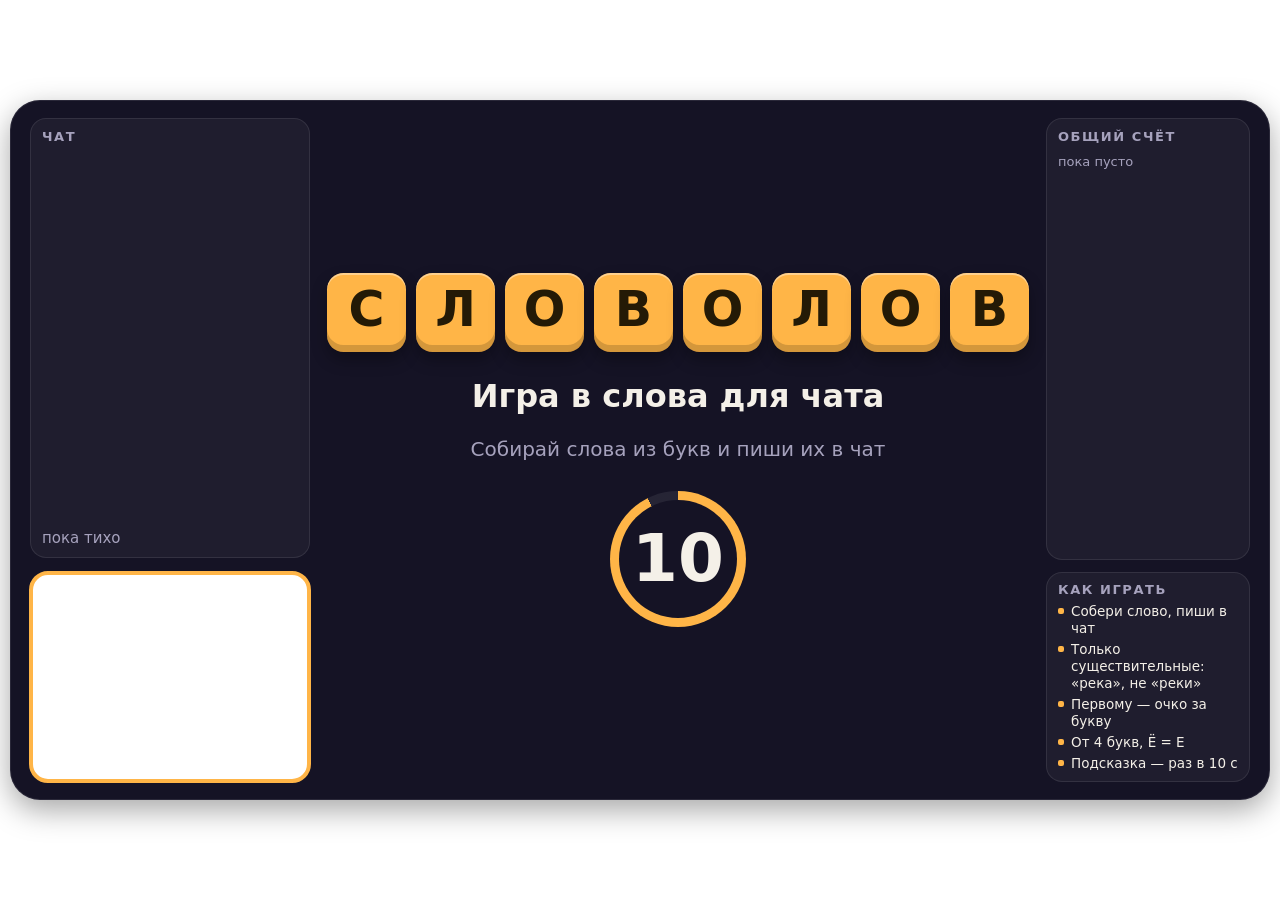
==== site/overlay.html @ f9ddeb6e "Словолов: игра в слова для чата Twitch" ====
<!doctype html>
<html lang="ru">
<head>
<meta charset="utf-8">
<meta name="viewport" content="width=device-width, initial-scale=1">
<title>Словолов</title>
<link rel="stylesheet" href="css/overlay.css">
</head>
<body>
<div id="stage" hidden>
  <div class="card" id="card">
    <div class="cam"></div>
    <section class="main" id="main">
      <header class="head" id="head">
        <div class="brand">Словолов</div>
        <div class="round">раунд <b id="round"></b></div>
        <div class="status" id="status"></div>
        <div class="clock" id="clock" hidden></div>
        <div class="count">угадано <b id="found">0</b> из <b id="total">0</b><span class="meter"><i id="meter"></i></span></div>
      </header>
      <div class="play" id="play">
        <div class="letters" id="letters"></div>
        <div class="timeline" id="timeline">
          <div class="track"><div class="fill" id="fill"></div></div>
          <div class="label" id="label"></div>
        </div>
        <div class="words" id="words"></div>
      </div>
      <div class="lobby" id="lobby" hidden>
        <div class="letters" id="lobby-tiles"></div>
        <h1>Игра в слова для чата</h1>
        <p>Собирай слова из букв и пиши их в чат</p>
        <div class="countdown" id="countdown"><b id="countdown-number"></b></div>
      </div>
    </section>
    <aside class="list chatbox"><h3>Чат</h3><div class="chat" id="chat"></div></aside>
    <aside class="side" id="side">
      <div class="list" id="box-round"><h3 id="h-round"></h3><ol id="list-round"></ol></div>
      <div class="list grow" id="box-total"><h3>Общий счёт</h3><ol id="list-total"></ol></div>
      <div class="list rules" id="box-rules"><h3>Как играть</h3><ul id="rules"></ul></div>
    </aside>
  </div>
</div>
<script type="module" src="js/overlay.js"></script>
</body>
</html>
---- site/css/overlay.css ----
:root {
  --accent: #ffb547;
  --accent-ink: #241a06;
  --card: #151325;
  --line: rgba(255, 255, 255, .09);
  --ink: #f4f0e8;
  --ink-dark: #1b1830;
  --muted: #a6a2bd;
  --empty: rgba(255, 255, 255, .075);
  --miss: #ff9a8f;
  --plus: #8fe3ae;
  --gold: #f5c542;
  --cell: 34px;
}

* { box-sizing: border-box; }
[hidden] { display: none !important; }
html, body { height: 100%; margin: 0; overflow: hidden; background: transparent; }

body {
  font-family: "Segoe UI", system-ui, -apple-system, Roboto, "Helvetica Neue", Arial, sans-serif;
  color: var(--ink);
  -webkit-font-smoothing: antialiased;
}

#stage {
  position: absolute; left: 50%; top: 50%; width: 1280px; height: 720px;
  transform: translate(-50%, -50%) scale(var(--k, 1));
}

.card {
  position: absolute; inset: 10px; z-index: 0; padding: 18px 20px;
  display: grid; gap: 14px 16px;
  grid-template: "chat main side" minmax(0, 1fr) "cam main side" 210px / 280px minmax(0, 1fr) 204px;
  border-radius: 30px; overflow: hidden;
  box-shadow: 0 10px 30px rgba(0, 0, 0, .35);
}
.card::after {
  content: ""; position: absolute; inset: 0; border-radius: inherit; pointer-events: none;
  box-shadow: inset 0 0 0 1px var(--line);
}

.cam { grid-area: cam; position: relative; z-index: -1; border-radius: 18px; box-shadow: 0 0 0 2000px var(--card); }
.cam::after {
  content: ""; position: absolute; inset: -1px; border-radius: 19px; border: 4px solid var(--accent);
}

.nocam .cam { display: none; }
.nocam .chatbox { grid-row: 1 / 3; }
.nocam .card, .nochat .card { background: var(--card); }

.nochat .cam, .nochat .chatbox { display: none; }
.nochat .card { left: 306px; grid-template: "main side" minmax(0, 1fr) / minmax(0, 1fr) 204px; }

.noside .side { display: none; }
.noside .card { right: 230px; grid-template: "chat main" minmax(0, 1fr) "cam main" 210px / 280px minmax(0, 1fr); }
.nochat.noside .card { grid-template: "main" minmax(0, 1fr) / minmax(0, 1fr); }

.nobg { --empty: rgba(21, 19, 37, .62); --muted: #cfcbe2; }
.nobg .card { background: none; box-shadow: none; }
.nobg .card::after { display: none; }
.nobg .cam { box-shadow: none; }
.nobg .head, .nobg .label, .nobg .lobby { text-shadow: 0 1px 2px rgba(0, 0, 0, .95), 0 0 8px rgba(0, 0, 0, .7); }
.nobg .list { background: rgba(21, 19, 37, .78); }

.main { grid-area: main; min-width: 0; min-height: 0; display: flex; flex-direction: column; gap: 12px; }

.head { flex: none; height: 46px; display: flex; align-items: center; gap: 18px; min-width: 0; }
.brand { font-weight: 900; font-size: 25px; letter-spacing: .16em; text-transform: uppercase; color: var(--accent); }
.round { font-size: 18px; font-weight: 600; color: var(--muted); white-space: nowrap; }
.round b { color: var(--ink); font-weight: 800; }
.status {
  flex: 1; min-width: 0; text-align: center; font-size: 19px; font-weight: 600;
  white-space: nowrap; overflow: hidden; text-overflow: ellipsis;
}
.results .status { color: var(--accent); font-weight: 800; font-size: 21px; }
.clock {
  font-size: 20px; font-weight: 800; font-variant-numeric: tabular-nums; padding: 3px 12px; border-radius: 12px;
  background: var(--empty);
}
.count {
  display: flex; align-items: center; gap: 10px; font-size: 18px; font-weight: 600; color: var(--muted);
  white-space: nowrap;
}
.count b { color: var(--ink); font-weight: 800; font-variant-numeric: tabular-nums; }
.meter { width: 60px; height: 8px; border-radius: 4px; background: var(--empty); overflow: hidden; }
.meter i {
  display: block; height: 100%; width: 0; border-radius: 4px; background: var(--accent); transition: width .4s ease;
}

.play { flex: 1; min-height: 0; display: grid; grid-template-rows: 96px 20px minmax(0, 1fr); gap: 12px; }
.play.dense { grid-template-rows: 74px 20px minmax(0, 1fr); }
.play.enter { animation: play-in .55s cubic-bezier(.2, .9, .3, 1); }
@keyframes play-in { from { opacity: 0; transform: translateY(16px) scale(.97); } }

.letters { display: flex; justify-content: center; align-items: center; gap: 10px; min-width: 0; }
.tile {
  flex: none; width: var(--tile, 84px); height: var(--tile, 84px); border-radius: calc(var(--tile, 84px) * .21);
  display: grid; place-items: center; padding-bottom: calc(var(--tile, 84px) * .08);
  background: var(--accent); color: var(--accent-ink);
  font-weight: 900; font-size: calc(var(--tile, 84px) * .62); line-height: 1; text-transform: uppercase;
  box-shadow: inset 0 calc(var(--tile, 84px) * -.09) 0 rgba(0, 0, 0, .17), inset 0 2px 0 rgba(255, 255, 255, .38),
              0 8px 16px rgba(0, 0, 0, .3);
  animation: tile-in .45s cubic-bezier(.2, 1.3, .4, 1) backwards; animation-delay: calc(var(--i) * 45ms);
}
.tile.solved, .tile.extra { animation-name: tile-flip; animation-duration: .5s; animation-timing-function: ease-out; }
.tile.extra { background: none; color: var(--accent); box-shadow: inset 0 0 0 3px var(--accent); }
.tile.moved { animation: tile-move .6s cubic-bezier(.3, 0, .2, 1) backwards; }
.plus { flex: none; width: 16px; text-align: center; font-size: 32px; font-weight: 800; color: var(--muted); }
@keyframes tile-in { from { transform: translateY(-18px) rotate(-9deg) scale(.6); opacity: 0; } }
@keyframes tile-flip { from { transform: rotateY(90deg); } 60% { transform: rotateY(-10deg); } }
@keyframes tile-move {
  from { transform: translateX(var(--dx)); }
  50% { transform: translateX(calc(var(--dx) * .5)) translateY(var(--hop)) scale(1.05); }
}

.timeline { display: flex; align-items: center; gap: 12px; }
.track { flex: 1; height: 6px; border-radius: 3px; background: var(--empty); overflow: hidden; }
.fill {
  height: 100%; border-radius: 3px; background: var(--accent); transform-origin: left;
  transform: scaleX(var(--p, 1));
}
.label {
  font-size: 14px; font-weight: 600; color: var(--muted); font-variant-numeric: tabular-nums; white-space: nowrap;
}

.words {
  min-width: 0; min-height: 0; overflow: hidden;
  display: grid; grid-auto-flow: column; grid-template-rows: repeat(var(--rows, 10), var(--cell));
  justify-content: center; align-content: start;
  gap: calc(var(--cell) * .2) calc(var(--cell) * 1.5);
}
.slot { display: flex; gap: calc(var(--cell) * .09); height: var(--cell); }
.slot span {
  width: var(--cell); height: var(--cell); border-radius: calc(var(--cell) * .22);
  display: grid; place-items: center; padding-bottom: calc(var(--cell) * .04);
  background: var(--empty); color: var(--muted);
  font-weight: 800; font-size: calc(var(--cell) * .6); line-height: 1; text-transform: uppercase;
}
.slot.open span { background: var(--ink); color: var(--ink-dark); }
.slot.closed span { background: rgba(255, 255, 255, .15); color: var(--muted); }
.slot.missed span { background: transparent; color: var(--miss); box-shadow: inset 0 0 0 2px rgba(255, 154, 143, .5); }
.slot.pop span { animation: cell-flip .42s ease-out backwards; animation-delay: calc(var(--j) * 40ms); }
.slot span.hinted { animation: hint-in 1.4s ease-out; }
@keyframes cell-flip { from { transform: rotateX(90deg); } 60% { transform: rotateX(-12deg) scale(1.08); } }
@keyframes hint-in { from, 40% { background: var(--accent); color: var(--accent-ink); transform: scale(1.5); } }

.lobby {
  flex: 1; min-height: 0; display: flex; flex-direction: column; align-items: center; justify-content: center;
  gap: 20px; text-align: center;
}
.lobby h1 { margin: 6px 0 0; font-size: 32px; line-height: 1.15; font-weight: 800; }
.lobby p { margin: 0; max-width: 560px; font-size: 20px; line-height: 1.4; color: var(--muted); }
.countdown {
  position: relative; width: 136px; height: 136px; margin-top: 8px; border-radius: 50%;
  display: grid; place-items: center;
  background: conic-gradient(var(--accent) calc(var(--p, 1) * 360deg), var(--empty) 0);
}
.countdown::before { content: ""; position: absolute; inset: 9px; border-radius: 50%; background: var(--card); }
.countdown b {
  position: relative; font-size: 66px; font-weight: 900; line-height: 1; font-variant-numeric: tabular-nums;
}
.countdown.final b { color: var(--accent); }
.countdown b.beat { animation: beat .45s cubic-bezier(.2, 1.4, .4, 1); }
@keyframes beat { from { transform: scale(1.6); opacity: .2; } }

.list {
  min-width: 0; padding: 10px 12px; border-radius: 16px; background: rgba(255, 255, 255, .045);
  box-shadow: inset 0 0 0 1px var(--line);
}
.list h3 {
  margin: 0 0 5px; font-size: 13px; line-height: 17px; font-weight: 700; letter-spacing: .12em;
  text-transform: uppercase; color: var(--muted);
}
.list ol, .list ul { list-style: none; margin: 0; padding: 0; }
.list ol li { display: flex; align-items: baseline; gap: 7px; height: 24px; font-size: 15px; line-height: 24px; }
.list .place {
  width: 15px; text-align: right; font-size: 13px; color: var(--muted); font-variant-numeric: tabular-nums;
}
.list .name { flex: 1; min-width: 0; font-weight: 600; white-space: nowrap; overflow: hidden; text-overflow: ellipsis; }
.list .points { font-weight: 800; font-variant-numeric: tabular-nums; }
.list li.first .name, .list li.first .points { color: var(--accent); }
.list ol li.note { font-size: 13px; color: var(--muted); white-space: nowrap; overflow: hidden; }

.side { grid-area: side; display: flex; flex-direction: column; gap: 12px; min-width: 0; min-height: 0; }
.side .grow { flex: 1; min-height: 0; overflow: hidden; }
.results #box-round { box-shadow: inset 0 0 0 2px var(--accent); }
.results #box-round h3 { color: var(--accent); }

.rules { flex: none; padding: 9px 12px 10px; }
.rules li { position: relative; margin-top: 4px; padding-left: 13px; font-size: 13.5px; line-height: 17px; }
.rules li::before {
  content: ""; position: absolute; left: 0; top: 5px; width: 6px; height: 6px; border-radius: 2px;
  background: var(--accent);
}

.chatbox { grid-area: chat; display: flex; flex-direction: column; min-height: 0; }
.chat {
  flex: 1; min-height: 0; overflow: hidden; display: flex; flex-direction: column; justify-content: flex-end; gap: 5px;
  -webkit-mask-image: linear-gradient(to bottom, transparent, #000 30px);
  mask-image: linear-gradient(to bottom, transparent, #000 30px);
}
.msg {
  flex: none; font-size: 15px; line-height: 20px; overflow-wrap: anywhere;
  display: -webkit-box; -webkit-box-orient: vertical; -webkit-line-clamp: 4; overflow: hidden;
}
.msg b { font-weight: 700; }
.msg img { height: 22px; width: auto; margin: -4px 0 -2px; vertical-align: middle; }
.msg.hit .text { color: var(--accent); font-weight: 700; }
.msg .points { font-style: normal; font-weight: 800; color: var(--plus); }
.msg .mark { font-style: normal; font-size: 13px; color: var(--muted); }
.msg.note { color: var(--muted); }
.msg.pop { animation: msg-in .3s ease-out; }
.msg.star {
  margin: 2px 0; padding: 3px 8px 4px; border: 1.5px solid var(--gold); border-radius: 10px;
  background: rgba(245, 197, 66, .07); box-shadow: 0 0 10px rgba(245, 197, 66, .18);
}
@keyframes msg-in { from { transform: translateY(10px); opacity: 0; } }

.rainbow, .list li.first .name.rainbow {
  background: linear-gradient(90deg, #ff6b6b, #ffb547, #f2e96e, #7be3a0, #6ec3ff, #b79bff, #ff8fd0, #ff6b6b)
    0 0 / 120px 100%;
  -webkit-background-clip: text; background-clip: text; -webkit-text-fill-color: transparent; color: transparent;
  animation: rainbow 2.4s linear infinite;
}
@keyframes rainbow { to { background-position: 120px 0; } }
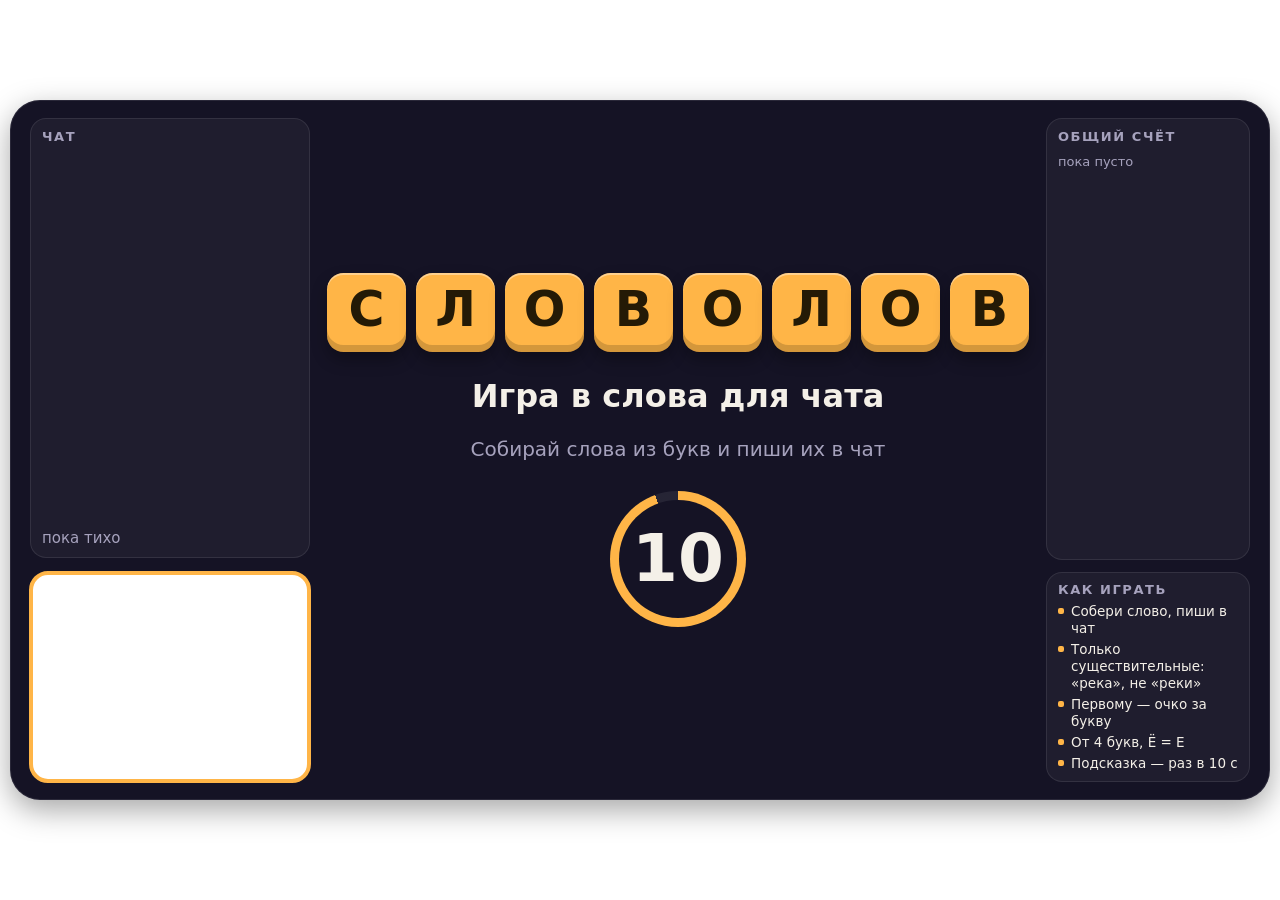
==== commit 5ccc5c5b: "Пауза и сброс счёта в браузере, команда паузы; отсчёт больше не откатывается" ====
--- a/site/overlay.html
+++ b/site/overlay.html
@@ -32,6 +32,13 @@
         <p>Собирай слова из букв и пиши их в чат</p>
         <div class="countdown" id="countdown"><b id="countdown-number"></b></div>
       </div>
+      <div class="pause" id="pause" hidden>
+        <h2>Пауза</h2>
+        <div class="boards">
+          <div class="list" id="board-round"><h3 id="h-pause-round"></h3><ol id="pause-round"></ol></div>
+          <div class="list" id="board-total"><h3>Общий счёт</h3><ol id="pause-total"></ol></div>
+        </div>
+      </div>
     </section>
     <aside class="list chatbox"><h3>Чат</h3><div class="chat" id="chat"></div></aside>
     <aside class="side" id="side">
--- a/site/css/overlay.css
+++ b/site/css/overlay.css
@@ -9,7 +9,8 @@
   --empty: rgba(255, 255, 255, .075);
   --miss: #ff9a8f;
   --plus: #8fe3ae;
-  --gold: #f5c542;
+  --thyme: #5edc1f;
+  --heart: #d42426;
   --cell: 34px;
 }
 
@@ -60,7 +61,9 @@
 .nobg .card { background: none; box-shadow: none; }
 .nobg .card::after { display: none; }
 .nobg .cam { box-shadow: none; }
-.nobg .head, .nobg .label, .nobg .lobby { text-shadow: 0 1px 2px rgba(0, 0, 0, .95), 0 0 8px rgba(0, 0, 0, .7); }
+.nobg .head, .nobg .label, .nobg .lobby, .nobg .pause h2 {
+  text-shadow: 0 1px 2px rgba(0, 0, 0, .95), 0 0 8px rgba(0, 0, 0, .7);
+}
 .nobg .list { background: rgba(21, 19, 37, .78); }
 
 .main { grid-area: main; min-width: 0; min-height: 0; display: flex; flex-direction: column; gap: 12px; }
@@ -125,7 +128,7 @@
 }
 
 .words {
-  min-width: 0; min-height: 0; overflow: hidden;
+  min-width: 0; min-height: 0;
   display: grid; grid-auto-flow: column; grid-template-rows: repeat(var(--rows, 10), var(--cell));
   justify-content: center; align-content: start;
   gap: calc(var(--cell) * .2) calc(var(--cell) * 1.5);
@@ -141,8 +144,17 @@
 .slot.closed span { background: rgba(255, 255, 255, .15); color: var(--muted); }
 .slot.missed span { background: transparent; color: var(--miss); box-shadow: inset 0 0 0 2px rgba(255, 154, 143, .5); }
 .slot.pop span { animation: cell-flip .42s ease-out backwards; animation-delay: calc(var(--j) * 40ms); }
+.slot.open.pop span {
+  animation: cell-flip .42s ease-out backwards, cell-glow 1.8s ease-out; animation-delay: calc(var(--j) * 40ms);
+}
 .slot span.hinted { animation: hint-in 1.4s ease-out; }
 @keyframes cell-flip { from { transform: rotateX(90deg); } 60% { transform: rotateX(-12deg) scale(1.08); } }
+@keyframes cell-glow {
+  from, 55% {
+    background: var(--accent); color: var(--accent-ink);
+    box-shadow: 0 0 0 2px var(--accent), 0 0 calc(var(--cell) * .5) var(--accent);
+  }
+}
 @keyframes hint-in { from, 40% { background: var(--accent); color: var(--accent-ink); transform: scale(1.5); } }
 
 .lobby {
@@ -181,6 +193,21 @@
 .list .points { font-weight: 800; font-variant-numeric: tabular-nums; }
 .list li.first .name, .list li.first .points { color: var(--accent); }
 .list ol li.note { font-size: 13px; color: var(--muted); white-space: nowrap; overflow: hidden; }
+
+.pause { flex: 1; min-height: 0; display: flex; flex-direction: column; gap: 14px; }
+.pause h2 {
+  flex: none; margin: 0; height: 46px; line-height: 46px; text-align: center;
+  font-weight: 900; font-size: 34px; letter-spacing: .16em; text-transform: uppercase; color: var(--accent);
+}
+.paused .side { display: none; }
+.paused .main { grid-column: main / side; }
+.noside .paused .main { grid-column: main; }
+.boards { flex: 1; min-height: 0; display: grid; grid-template-columns: 1fr 1fr; gap: 16px; }
+.boards .list { min-height: 0; overflow: hidden; padding: 14px 18px; }
+.boards h3 { margin-bottom: 8px; font-size: 15px; }
+.boards ol li { gap: 10px; height: 32px; font-size: 20px; line-height: 32px; }
+.boards .place { width: 24px; font-size: 16px; }
+.boards ol li.note { font-size: 16px; }
 
 .side { grid-area: side; display: flex; flex-direction: column; gap: 12px; min-width: 0; min-height: 0; }
 .side .grow { flex: 1; min-height: 0; overflow: hidden; }
@@ -212,15 +239,45 @@
 .msg.note { color: var(--muted); }
 .msg.pop { animation: msg-in .3s ease-out; }
 .msg.star {
-  margin: 2px 0; padding: 3px 8px 4px; border: 1.5px solid var(--gold); border-radius: 10px;
-  background: rgba(245, 197, 66, .07); box-shadow: 0 0 10px rgba(245, 197, 66, .18);
+  position: relative; margin: 2px 0; padding: 3px 8px 4px; border: 1.5px solid var(--frame); border-radius: 10px;
+  background: var(--tint); box-shadow: 0 0 10px var(--glow);
+}
+.msg.star-white { --frame: #fff; --tint: rgba(255, 255, 255, .06); --glow: rgba(255, 255, 255, .16); }
+.msg.star-thyme { --frame: var(--thyme); --tint: rgba(94, 220, 31, .07); --glow: rgba(94, 220, 31, .2); }
+.msg.star-heart {
+  --frame: var(--heart); --tint: rgba(212, 36, 38, .1); --glow: rgba(212, 36, 38, .25); padding-right: 28px;
+}
+.msg.star-heart::after {
+  content: "\2665"; position: absolute; right: 8px; top: 5px; opacity: 0;
+  color: var(--heart); font: 900 15px/1 "Segoe UI Symbol", "Arial Unicode MS", sans-serif;
+  animation: heart 15s ease-in-out var(--phase, 0s) infinite;
+}
+.msg.star-rainbow {
+  --tint: rgba(255, 255, 255, .05); --glow: rgba(255, 255, 255, .1); padding: 4.5px 9.5px 5.5px; border: 0;
+}
+.msg.star-rainbow::before {
+  content: ""; position: absolute; inset: 0; border: 1.5px solid transparent; border-radius: inherit;
+  -webkit-mask: linear-gradient(#000, #000) padding-box, linear-gradient(#000, #000);
+  -webkit-mask-composite: xor; mask-composite: exclude;
 }
 @keyframes msg-in { from { transform: translateY(10px); opacity: 0; } }
-
-.rainbow, .list li.first .name.rainbow {
+@keyframes heart {
+  0%, 86%, 100% { opacity: 0; transform: translateY(4px) scale(.3); }
+  88.5% { opacity: 1; transform: scale(1.25); }
+  90.5% { opacity: 1; transform: scale(1); }
+  92.5% { opacity: 1; transform: scale(1.2); }
+  96% { opacity: 1; transform: scale(1); }
+}
+
+.rainbow, .msg.star-rainbow::before {
   background: linear-gradient(90deg, #ff6b6b, #ffb547, #f2e96e, #7be3a0, #6ec3ff, #b79bff, #ff8fd0, #ff6b6b)
     0 0 / 120px 100%;
+  animation: rainbow 2.4s linear var(--phase, 0s) infinite;
+}
+.rainbow, .list li.first .name.rainbow {
   -webkit-background-clip: text; background-clip: text; -webkit-text-fill-color: transparent; color: transparent;
-  animation: rainbow 2.4s linear infinite;
 }
 @keyframes rainbow { to { background-position: 120px 0; } }
+.white, .list li.first .name.white { color: #fff; }
+.thyme, .list li.first .name.thyme { color: var(--thyme); }
+.heart, .list li.first .name.heart { color: var(--heart); }
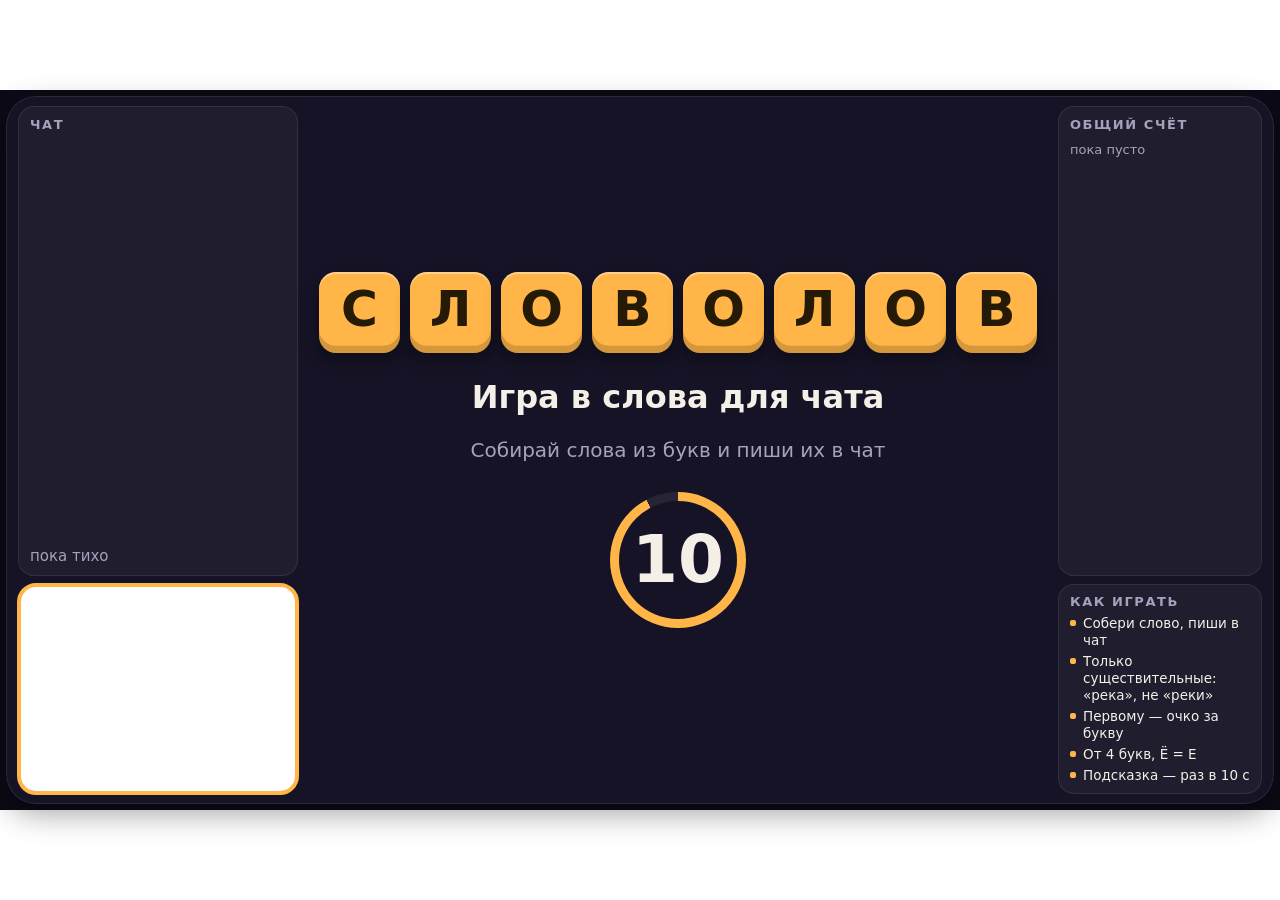
==== commit a2af63ae: "Минималистичный оверлей 960×1080 вместо галочек «Скрыть чат», «Убрать счёт» и «Прозрачный фон»" ====
--- a/site/overlay.html
+++ b/site/overlay.html
@@ -12,6 +12,7 @@
     <div class="cam"></div>
     <section class="main" id="main">
       <header class="head" id="head">
+        <img class="logo" src="images/logo.png" alt="Games on Stream">
         <div class="brand">Словолов</div>
         <div class="round">раунд <b id="round"></b></div>
         <div class="status" id="status"></div>
--- a/site/css/overlay.css
+++ b/site/css/overlay.css
@@ -2,6 +2,7 @@
   --accent: #ffb547;
   --accent-ink: #241a06;
   --card: #151325;
+  --backdrop: #0c0a16;
   --line: rgba(255, 255, 255, .09);
   --ink: #f4f0e8;
   --ink-dark: #1b1830;
@@ -11,6 +12,7 @@
   --plus: #8fe3ae;
   --thyme: #5edc1f;
   --heart: #d42426;
+  --snow: #a6d6ff;
   --cell: 34px;
 }
 
@@ -30,8 +32,8 @@
 }
 
 .card {
-  position: absolute; inset: 10px; z-index: 0; padding: 18px 20px;
-  display: grid; gap: 14px 16px;
+  position: absolute; inset: 6px; z-index: 0; padding: 10px 12px;
+  display: grid; gap: 8px 20px;
   grid-template: "chat main side" minmax(0, 1fr) "cam main side" 210px / 280px minmax(0, 1fr) 204px;
   border-radius: 30px; overflow: hidden;
   box-shadow: 0 10px 30px rgba(0, 0, 0, .35);
@@ -40,6 +42,13 @@
   content: ""; position: absolute; inset: 0; border-radius: inherit; pointer-events: none;
   box-shadow: inset 0 0 0 1px var(--line);
 }
+#stage::before {
+  content: ""; position: absolute; left: 18px; top: 494px; z-index: -1; width: 280px; height: 210px;
+  border-radius: 18px; box-shadow: 0 0 0 1400px var(--backdrop); clip-path: inset(-494px -982px -16px -18px);
+}
+.nocam #stage::before {
+  inset: 0; width: auto; height: auto; border-radius: 0; box-shadow: none; background: var(--backdrop);
+}
 
 .cam { grid-area: cam; position: relative; z-index: -1; border-radius: 18px; box-shadow: 0 0 0 2000px var(--card); }
 .cam::after {
@@ -48,27 +57,30 @@
 
 .nocam .cam { display: none; }
 .nocam .chatbox { grid-row: 1 / 3; }
-.nocam .card, .nochat .card { background: var(--card); }
-
-.nochat .cam, .nochat .chatbox { display: none; }
-.nochat .card { left: 306px; grid-template: "main side" minmax(0, 1fr) / minmax(0, 1fr) 204px; }
-
-.noside .side { display: none; }
-.noside .card { right: 230px; grid-template: "chat main" minmax(0, 1fr) "cam main" 210px / 280px minmax(0, 1fr); }
-.nochat.noside .card { grid-template: "main" minmax(0, 1fr) / minmax(0, 1fr); }
-
-.nobg { --empty: rgba(21, 19, 37, .62); --muted: #cfcbe2; }
-.nobg .card { background: none; box-shadow: none; }
-.nobg .card::after { display: none; }
-.nobg .cam { box-shadow: none; }
-.nobg .head, .nobg .label, .nobg .lobby, .nobg .pause h2 {
-  text-shadow: 0 1px 2px rgba(0, 0, 0, .95), 0 0 8px rgba(0, 0, 0, .7);
-}
-.nobg .list { background: rgba(21, 19, 37, .78); }
-
-.main { grid-area: main; min-width: 0; min-height: 0; display: flex; flex-direction: column; gap: 12px; }
+.vtuber .card { grid-template: "chat main side" minmax(0, 1fr) "cam main side" 360px / 280px minmax(0, 1fr) 204px; }
+.vtuber #stage::before { top: 344px; height: 360px; clip-path: inset(-344px -982px -16px -18px); }
+.nocam .card { background: var(--card); }
+
+.mini { --empty: rgba(21, 19, 37, .62); --muted: #cfcbe2; }
+.mini #stage { width: 640px; }
+.mini #stage::before, .mini .card::after, .mini .cam, .mini .chatbox, .mini .side, .mini .round, .mini .status,
+.mini .clock, .mini .count, .mini .timeline { display: none; }
+.mini .play { grid-template-rows: 96px minmax(0, 1fr); }
+.mini .play.dense { grid-template-rows: 74px minmax(0, 1fr); }
+.mini .card {
+  inset: 0; padding: 14px 16px; grid-template: "main" minmax(0, 1fr) / minmax(0, 1fr);
+  border-radius: 0; background: none; box-shadow: none;
+}
+.mini .head { gap: 14px; }
+.mini .head .logo { display: block; height: 40px; }
+.mini .letters .tile { flex: 1 1 0; width: auto; height: calc(var(--tile, 60px) * 1.2); }
+.mini .head, .mini .lobby, .mini .pause h2 { text-shadow: 0 1px 2px rgba(0, 0, 0, .95), 0 0 8px rgba(0, 0, 0, .7); }
+.mini .list { background: rgba(21, 19, 37, .78); }
+
+.main { grid-area: main; min-width: 0; min-height: 0; display: flex; flex-direction: column; gap: 8px; }
 
 .head { flex: none; height: 46px; display: flex; align-items: center; gap: 18px; min-width: 0; }
+.head .logo { display: none; }
 .brand { font-weight: 900; font-size: 25px; letter-spacing: .16em; text-transform: uppercase; color: var(--accent); }
 .round { font-size: 18px; font-weight: 600; color: var(--muted); white-space: nowrap; }
 .round b { color: var(--ink); font-weight: 800; }
@@ -91,7 +103,7 @@
   display: block; height: 100%; width: 0; border-radius: 4px; background: var(--accent); transition: width .4s ease;
 }
 
-.play { flex: 1; min-height: 0; display: grid; grid-template-rows: 96px 20px minmax(0, 1fr); gap: 12px; }
+.play { flex: 1; min-height: 0; display: grid; grid-template-rows: 96px 20px minmax(0, 1fr); gap: 8px; }
 .play.dense { grid-template-rows: 74px 20px minmax(0, 1fr); }
 .play.enter { animation: play-in .55s cubic-bezier(.2, .9, .3, 1); }
 @keyframes play-in { from { opacity: 0; transform: translateY(16px) scale(.97); } }
@@ -201,7 +213,7 @@
 }
 .paused .side { display: none; }
 .paused .main { grid-column: main / side; }
-.noside .paused .main { grid-column: main; }
+.mini .paused .main { grid-column: main; }
 .boards { flex: 1; min-height: 0; display: grid; grid-template-columns: 1fr 1fr; gap: 16px; }
 .boards .list { min-height: 0; overflow: hidden; padding: 14px 18px; }
 .boards h3 { margin-bottom: 8px; font-size: 15px; }
@@ -209,7 +221,7 @@
 .boards .place { width: 24px; font-size: 16px; }
 .boards ol li.note { font-size: 16px; }
 
-.side { grid-area: side; display: flex; flex-direction: column; gap: 12px; min-width: 0; min-height: 0; }
+.side { grid-area: side; display: flex; flex-direction: column; gap: 8px; min-width: 0; min-height: 0; }
 .side .grow { flex: 1; min-height: 0; overflow: hidden; }
 .results #box-round { box-shadow: inset 0 0 0 2px var(--accent); }
 .results #box-round h3 { color: var(--accent); }
@@ -244,6 +256,7 @@
 }
 .msg.star-white { --frame: #fff; --tint: rgba(255, 255, 255, .06); --glow: rgba(255, 255, 255, .16); }
 .msg.star-thyme { --frame: var(--thyme); --tint: rgba(94, 220, 31, .07); --glow: rgba(94, 220, 31, .2); }
+.msg.star-snow { --frame: var(--snow); --tint: rgba(166, 214, 255, .07); --glow: rgba(166, 214, 255, .2); }
 .msg.star-heart {
   --frame: var(--heart); --tint: rgba(212, 36, 38, .1); --glow: rgba(212, 36, 38, .25); padding-right: 28px;
 }
@@ -281,3 +294,10 @@
 .white, .list li.first .name.white { color: #fff; }
 .thyme, .list li.first .name.thyme { color: var(--thyme); }
 .heart, .list li.first .name.heart { color: var(--heart); }
+.snow, .list li.first .name.snow {
+  background: linear-gradient(105deg, var(--snow) 0 46.5%, #fff 49.5% 50.5%, var(--snow) 53.5% 100%) -230px 0 /
+    400px 100%;
+  -webkit-background-clip: text; background-clip: text; -webkit-text-fill-color: transparent; color: transparent;
+  animation: snow-glint 6s ease-in-out var(--phase, 0s) infinite;
+}
+@keyframes snow-glint { 0%, 70% { background-position: -230px 0; } 100% { background-position: 20px 0; } }
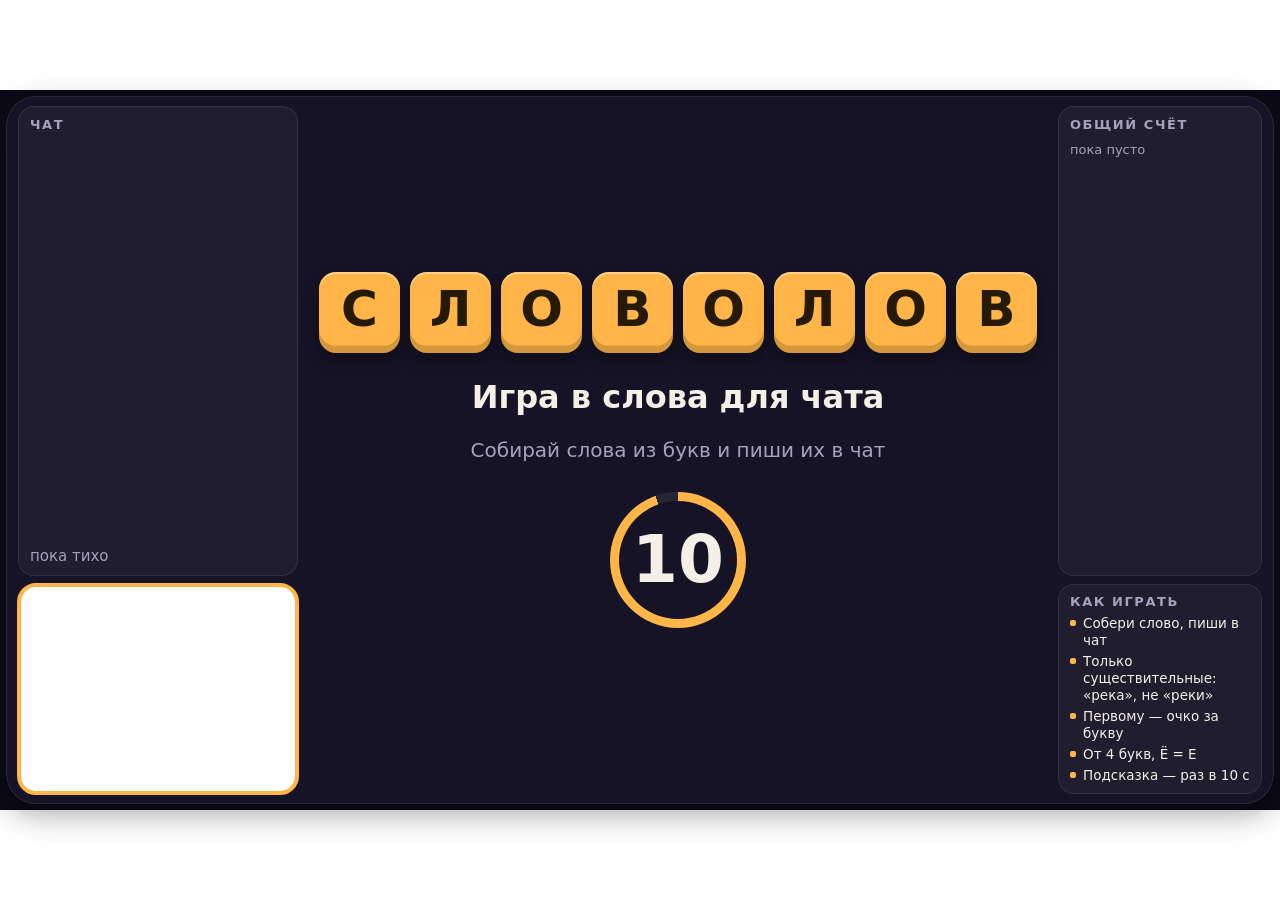
==== commit 28fe013b: "Минималистичный оверлей: название в шапке плашками" ====
--- a/site/overlay.html
+++ b/site/overlay.html
@@ -14,6 +14,7 @@
       <header class="head" id="head">
         <img class="logo" src="images/logo.png" alt="Games on Stream">
         <div class="brand">Словолов</div>
+        <div class="brand-tiles" id="brand-tiles"></div>
         <div class="round">раунд <b id="round"></b></div>
         <div class="status" id="status"></div>
         <div class="clock" id="clock" hidden></div>
--- a/site/css/overlay.css
+++ b/site/css/overlay.css
@@ -62,25 +62,30 @@
 .nocam .card { background: var(--card); }
 
 .mini { --empty: rgba(21, 19, 37, .62); --muted: #cfcbe2; }
-.mini #stage { width: 640px; }
+.mini #stage { width: 426.667px; }
 .mini #stage::before, .mini .card::after, .mini .cam, .mini .chatbox, .mini .side, .mini .round, .mini .status,
 .mini .clock, .mini .count, .mini .timeline { display: none; }
-.mini .play { grid-template-rows: 96px minmax(0, 1fr); }
-.mini .play.dense { grid-template-rows: 74px minmax(0, 1fr); }
+.mini .play { grid-template-rows: 64px minmax(0, 1fr); }
+.mini .play.dense { grid-template-rows: 64px minmax(0, 1fr); }
 .mini .card {
-  inset: 0; padding: 14px 16px; grid-template: "main" minmax(0, 1fr) / minmax(0, 1fr);
+  inset: 0; padding: 12px 12px; grid-template: "main" minmax(0, 1fr) / minmax(0, 1fr);
   border-radius: 0; background: none; box-shadow: none;
 }
-.mini .head { gap: 14px; }
-.mini .head .logo { display: block; height: 40px; }
-.mini .letters .tile { flex: 1 1 0; width: auto; height: calc(var(--tile, 60px) * 1.2); }
+.mini .head { height: 40px; gap: 10px; }
+.mini .head .logo { display: block; height: 32px; }
+.mini .head .brand { display: none; }
+.mini .head .brand-tiles { display: flex; gap: 3px; }
+.brand-tiles .tile { --tile: 27px; animation: none; }
+.mini .letters { gap: 5px; }
+.mini #letters .tile { flex: 1 1 0; width: auto; height: calc(var(--tile, 40px) * 1.3); }
 .mini .head, .mini .lobby, .mini .pause h2 { text-shadow: 0 1px 2px rgba(0, 0, 0, .95), 0 0 8px rgba(0, 0, 0, .7); }
 .mini .list { background: rgba(21, 19, 37, .78); }
+.mini .lobby .tile, .mini .head .tile { text-shadow: none; }
 
 .main { grid-area: main; min-width: 0; min-height: 0; display: flex; flex-direction: column; gap: 8px; }
 
 .head { flex: none; height: 46px; display: flex; align-items: center; gap: 18px; min-width: 0; }
-.head .logo { display: none; }
+.head .logo, .head .brand-tiles { display: none; }
 .brand { font-weight: 900; font-size: 25px; letter-spacing: .16em; text-transform: uppercase; color: var(--accent); }
 .round { font-size: 18px; font-weight: 600; color: var(--muted); white-space: nowrap; }
 .round b { color: var(--ink); font-weight: 800; }
@@ -155,6 +160,16 @@
 .slot.open span { background: var(--ink); color: var(--ink-dark); }
 .slot.closed span { background: rgba(255, 255, 255, .15); color: var(--muted); }
 .slot.missed span { background: transparent; color: var(--miss); box-shadow: inset 0 0 0 2px rgba(255, 154, 143, .5); }
+.mini .slot span {
+  background: rgba(16, 14, 28, .86); color: #e4e0f2;
+  box-shadow: inset 0 0 0 1.5px rgba(255, 255, 255, .55), 0 0 0 1.5px rgba(0, 0, 0, .65);
+}
+.mini .slot.open span { background: var(--ink); color: var(--ink-dark); box-shadow: 0 0 0 1.5px rgba(0, 0, 0, .65); }
+.mini .slot.closed span { background: rgba(58, 54, 88, .92); }
+.mini .slot.missed span {
+  background: rgba(16, 14, 28, .86);
+  box-shadow: inset 0 0 0 2px rgba(255, 154, 143, .8), 0 0 0 1.5px rgba(0, 0, 0, .65);
+}
 .slot.pop span { animation: cell-flip .42s ease-out backwards; animation-delay: calc(var(--j) * 40ms); }
 .slot.open.pop span {
   animation: cell-flip .42s ease-out backwards, cell-glow 1.8s ease-out; animation-delay: calc(var(--j) * 40ms);
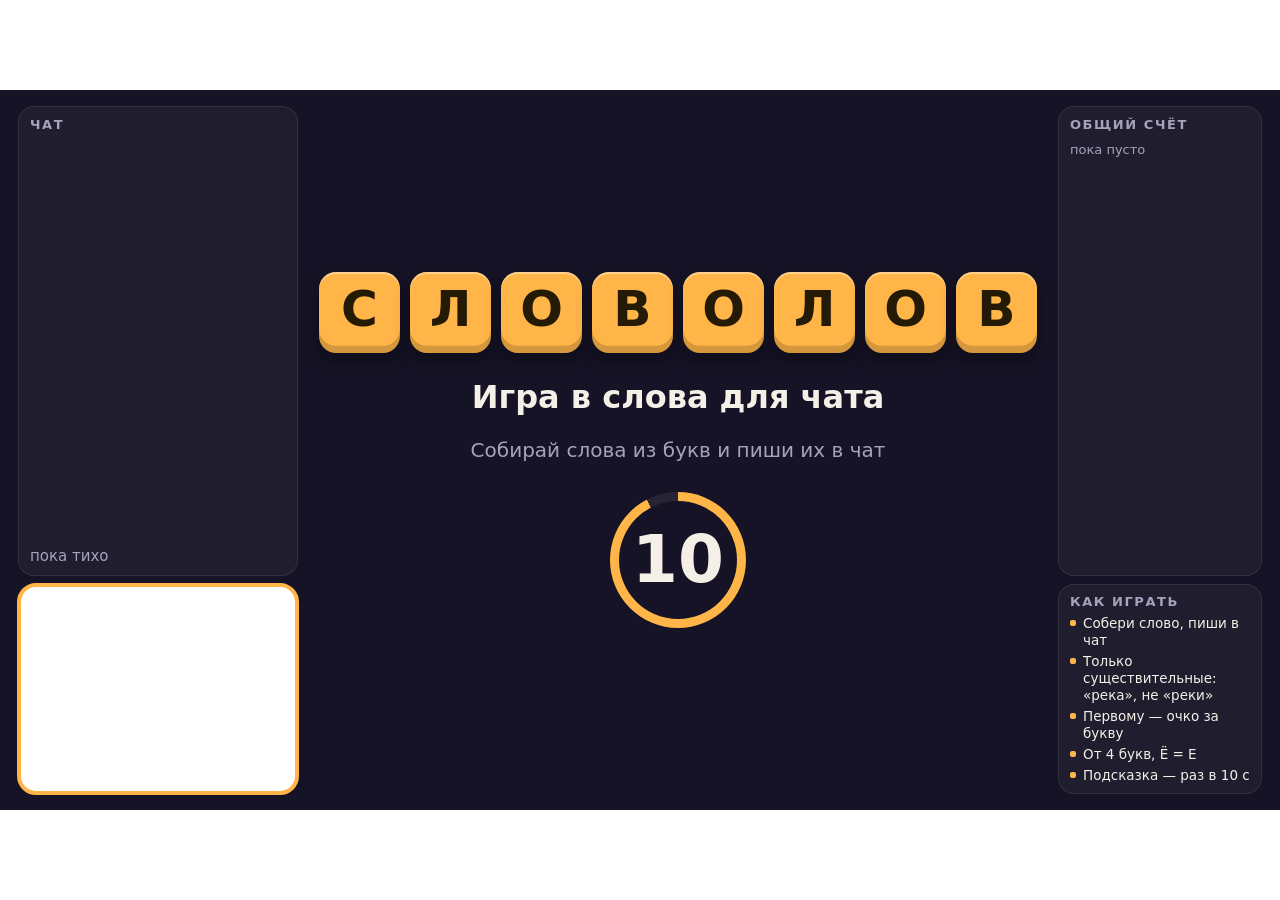
==== commit 17b7a0dd: "Ник sulffur_ с глянцевыми переливами, сочная радуга с подсветкой, без рамок у особых ников" ====
--- a/site/overlay.html
+++ b/site/overlay.html
@@ -51,5 +51,12 @@
   </div>
 </div>
 <script type="module" src="js/overlay.js"></script>
+<svg class="defs" width="0" height="0" aria-hidden="true">
+  <filter id="glow" x="-20%" y="-60%" width="140%" height="220%">
+    <feGaussianBlur in="SourceGraphic" stdDeviation="1.2" result="blur"/>
+    <feComponentTransfer in="blur" result="halo"><feFuncA type="linear" slope="0.9"/></feComponentTransfer>
+    <feMerge><feMergeNode in="halo"/><feMergeNode in="SourceGraphic"/></feMerge>
+  </filter>
+</svg>
 </body>
 </html>
--- a/site/css/overlay.css
+++ b/site/css/overlay.css
@@ -2,7 +2,6 @@
   --accent: #ffb547;
   --accent-ink: #241a06;
   --card: #151325;
-  --backdrop: #0c0a16;
   --line: rgba(255, 255, 255, .09);
   --ink: #f4f0e8;
   --ink-dark: #1b1830;
@@ -13,11 +12,13 @@
   --thyme: #5edc1f;
   --heart: #d42426;
   --snow: #a6d6ff;
+  --glare: #ff2b2b;
   --cell: 34px;
 }
 
 * { box-sizing: border-box; }
 [hidden] { display: none !important; }
+.defs { position: absolute; }
 html, body { height: 100%; margin: 0; overflow: hidden; background: transparent; }
 
 body {
@@ -32,22 +33,10 @@
 }
 
 .card {
-  position: absolute; inset: 6px; z-index: 0; padding: 10px 12px;
+  position: absolute; inset: 0; z-index: 0; padding: 16px 18px;
   display: grid; gap: 8px 20px;
   grid-template: "chat main side" minmax(0, 1fr) "cam main side" 210px / 280px minmax(0, 1fr) 204px;
-  border-radius: 30px; overflow: hidden;
-  box-shadow: 0 10px 30px rgba(0, 0, 0, .35);
-}
-.card::after {
-  content: ""; position: absolute; inset: 0; border-radius: inherit; pointer-events: none;
-  box-shadow: inset 0 0 0 1px var(--line);
-}
-#stage::before {
-  content: ""; position: absolute; left: 18px; top: 494px; z-index: -1; width: 280px; height: 210px;
-  border-radius: 18px; box-shadow: 0 0 0 1400px var(--backdrop); clip-path: inset(-494px -982px -16px -18px);
-}
-.nocam #stage::before {
-  inset: 0; width: auto; height: auto; border-radius: 0; box-shadow: none; background: var(--backdrop);
+  overflow: hidden;
 }
 
 .cam { grid-area: cam; position: relative; z-index: -1; border-radius: 18px; box-shadow: 0 0 0 2000px var(--card); }
@@ -58,18 +47,17 @@
 .nocam .cam { display: none; }
 .nocam .chatbox { grid-row: 1 / 3; }
 .vtuber .card { grid-template: "chat main side" minmax(0, 1fr) "cam main side" 360px / 280px minmax(0, 1fr) 204px; }
-.vtuber #stage::before { top: 344px; height: 360px; clip-path: inset(-344px -982px -16px -18px); }
 .nocam .card { background: var(--card); }
 
 .mini { --empty: rgba(21, 19, 37, .62); --muted: #cfcbe2; }
 .mini #stage { width: 426.667px; }
-.mini #stage::before, .mini .card::after, .mini .cam, .mini .chatbox, .mini .side, .mini .round, .mini .status,
+.mini .cam, .mini .chatbox, .mini .side, .mini .round, .mini .status,
 .mini .clock, .mini .count, .mini .timeline { display: none; }
 .mini .play { grid-template-rows: 64px minmax(0, 1fr); }
 .mini .play.dense { grid-template-rows: 64px minmax(0, 1fr); }
 .mini .card {
   inset: 0; padding: 12px 12px; grid-template: "main" minmax(0, 1fr) / minmax(0, 1fr);
-  border-radius: 0; background: none; box-shadow: none;
+  background: none;
 }
 .mini .head { height: 40px; gap: 10px; }
 .mini .head .logo { display: block; height: 32px; }
@@ -265,47 +253,19 @@
 .msg .mark { font-style: normal; font-size: 13px; color: var(--muted); }
 .msg.note { color: var(--muted); }
 .msg.pop { animation: msg-in .3s ease-out; }
-.msg.star {
-  position: relative; margin: 2px 0; padding: 3px 8px 4px; border: 1.5px solid var(--frame); border-radius: 10px;
-  background: var(--tint); box-shadow: 0 0 10px var(--glow);
-}
-.msg.star-white { --frame: #fff; --tint: rgba(255, 255, 255, .06); --glow: rgba(255, 255, 255, .16); }
-.msg.star-thyme { --frame: var(--thyme); --tint: rgba(94, 220, 31, .07); --glow: rgba(94, 220, 31, .2); }
-.msg.star-snow { --frame: var(--snow); --tint: rgba(166, 214, 255, .07); --glow: rgba(166, 214, 255, .2); }
-.msg.star-heart {
-  --frame: var(--heart); --tint: rgba(212, 36, 38, .1); --glow: rgba(212, 36, 38, .25); padding-right: 28px;
-}
-.msg.star-heart::after {
-  content: "\2665"; position: absolute; right: 8px; top: 5px; opacity: 0;
-  color: var(--heart); font: 900 15px/1 "Segoe UI Symbol", "Arial Unicode MS", sans-serif;
-  animation: heart 15s ease-in-out var(--phase, 0s) infinite;
-}
-.msg.star-rainbow {
-  --tint: rgba(255, 255, 255, .05); --glow: rgba(255, 255, 255, .1); padding: 4.5px 9.5px 5.5px; border: 0;
-}
-.msg.star-rainbow::before {
-  content: ""; position: absolute; inset: 0; border: 1.5px solid transparent; border-radius: inherit;
-  -webkit-mask: linear-gradient(#000, #000) padding-box, linear-gradient(#000, #000);
-  -webkit-mask-composite: xor; mask-composite: exclude;
-}
 @keyframes msg-in { from { transform: translateY(10px); opacity: 0; } }
-@keyframes heart {
-  0%, 86%, 100% { opacity: 0; transform: translateY(4px) scale(.3); }
-  88.5% { opacity: 1; transform: scale(1.25); }
-  90.5% { opacity: 1; transform: scale(1); }
-  92.5% { opacity: 1; transform: scale(1.2); }
-  96% { opacity: 1; transform: scale(1); }
-}
-
-.rainbow, .msg.star-rainbow::before {
-  background: linear-gradient(90deg, #ff6b6b, #ffb547, #f2e96e, #7be3a0, #6ec3ff, #b79bff, #ff8fd0, #ff6b6b)
-    0 0 / 120px 100%;
+
+.rainbow {
+  background:
+    linear-gradient(rgba(255, 255, 255, .35), rgba(255, 255, 255, .12) 54%, rgba(0, 0, 0, .05) 56%, rgba(0, 0, 0, .3)),
+    linear-gradient(90deg, #ff2b2b, #ff8a00, #ffe100, #1ee35a, #00b2ff, #7b3cff, #ff2bd2, #ff2b2b) 0 0 / 120px 100%;
+  filter: url(#glow);
   animation: rainbow 2.4s linear var(--phase, 0s) infinite;
 }
 .rainbow, .list li.first .name.rainbow {
   -webkit-background-clip: text; background-clip: text; -webkit-text-fill-color: transparent; color: transparent;
 }
-@keyframes rainbow { to { background-position: 120px 0; } }
+@keyframes rainbow { to { background-position: 0 0, 120px 0; } }
 .white, .list li.first .name.white { color: #fff; }
 .thyme, .list li.first .name.thyme { color: var(--thyme); }
 .heart, .list li.first .name.heart { color: var(--heart); }
@@ -316,3 +276,40 @@
   animation: snow-glint 6s ease-in-out var(--phase, 0s) infinite;
 }
 @keyframes snow-glint { 0%, 70% { background-position: -230px 0; } 100% { background-position: 20px 0; } }
+.glare, .list li.first .name.glare {
+  background: radial-gradient(closest-side, #fff 30%, #ffc2c2 50%, var(--glare) 90%) center / 70% 100% no-repeat,
+    var(--glare);
+  -webkit-background-clip: text; background-clip: text; -webkit-text-fill-color: transparent; color: transparent;
+  filter: drop-shadow(0 0 3px rgba(255, 43, 43, .7));
+  animation: glare 3s linear var(--phase, 0s) infinite;
+}
+.list .name.glare { flex: 0 1 auto; margin-right: auto; }
+@keyframes glare {
+  0%, 100% { background-size: 70% 100%, auto; filter: drop-shadow(0 0 3px rgba(255, 43, 43, .7)); }
+  9% { background-size: 25% 100%, auto; filter: drop-shadow(0 0 1px rgba(255, 43, 43, .4)); }
+  13% { background-size: 120% 100%, auto; filter: drop-shadow(0 0 6px rgba(255, 43, 43, .95)); }
+  31% { background-size: 55% 100%, auto; }
+  35% { background-size: 100% 100%, auto; filter: drop-shadow(0 0 5px rgba(255, 43, 43, .85)); }
+  52% { background-size: 30% 100%, auto; filter: drop-shadow(0 0 2px rgba(255, 43, 43, .5)); }
+  56% { background-size: 95% 100%, auto; }
+  74% { background-size: 60% 100%, auto; }
+  78% { background-size: 110% 100%, auto; filter: drop-shadow(0 0 6px rgba(255, 43, 43, .95)); }
+}
+.gem, .list li.first .name.gem {
+  background:
+    linear-gradient(100deg, transparent 0 44%, rgba(255, 255, 255, .95) 50%, transparent 56% 100%) -300px 0 / 300px 100%
+      no-repeat,
+    linear-gradient(rgba(255, 255, 255, .7), rgba(255, 255, 255, .35) 54%, rgba(0, 0, 0, .05) 56%, rgba(0, 0, 0, .4)),
+    linear-gradient(90deg, #00b377, #5fffc4 10%, #00b377 22%, #0b5c44 26%, #6a0b24 29%, #e0102f 33%, #ff6b78 44%,
+      #e0102f 55%, #6a32ff 66%, #c39bff 77%, #6a32ff 88%, #00b377) 0 0 / 360px 100%;
+  -webkit-background-clip: text; background-clip: text; -webkit-text-fill-color: transparent; color: transparent;
+  filter: drop-shadow(0 0 3px rgba(95, 255, 196, .6));
+  animation: gem 6s linear var(--phase, 0s) infinite;
+}
+@keyframes gem {
+  0%, 100% { filter: drop-shadow(0 0 3px rgba(95, 255, 196, .6)); }
+  0% { background-position: -300px 0, 0 0, 0 0; }
+  33% { filter: drop-shadow(0 0 3px rgba(195, 155, 255, .65)); }
+  66% { filter: drop-shadow(0 0 3px rgba(255, 107, 120, .6)); }
+  100% { background-position: 300px 0, 0 0, 360px 0; }
+}
